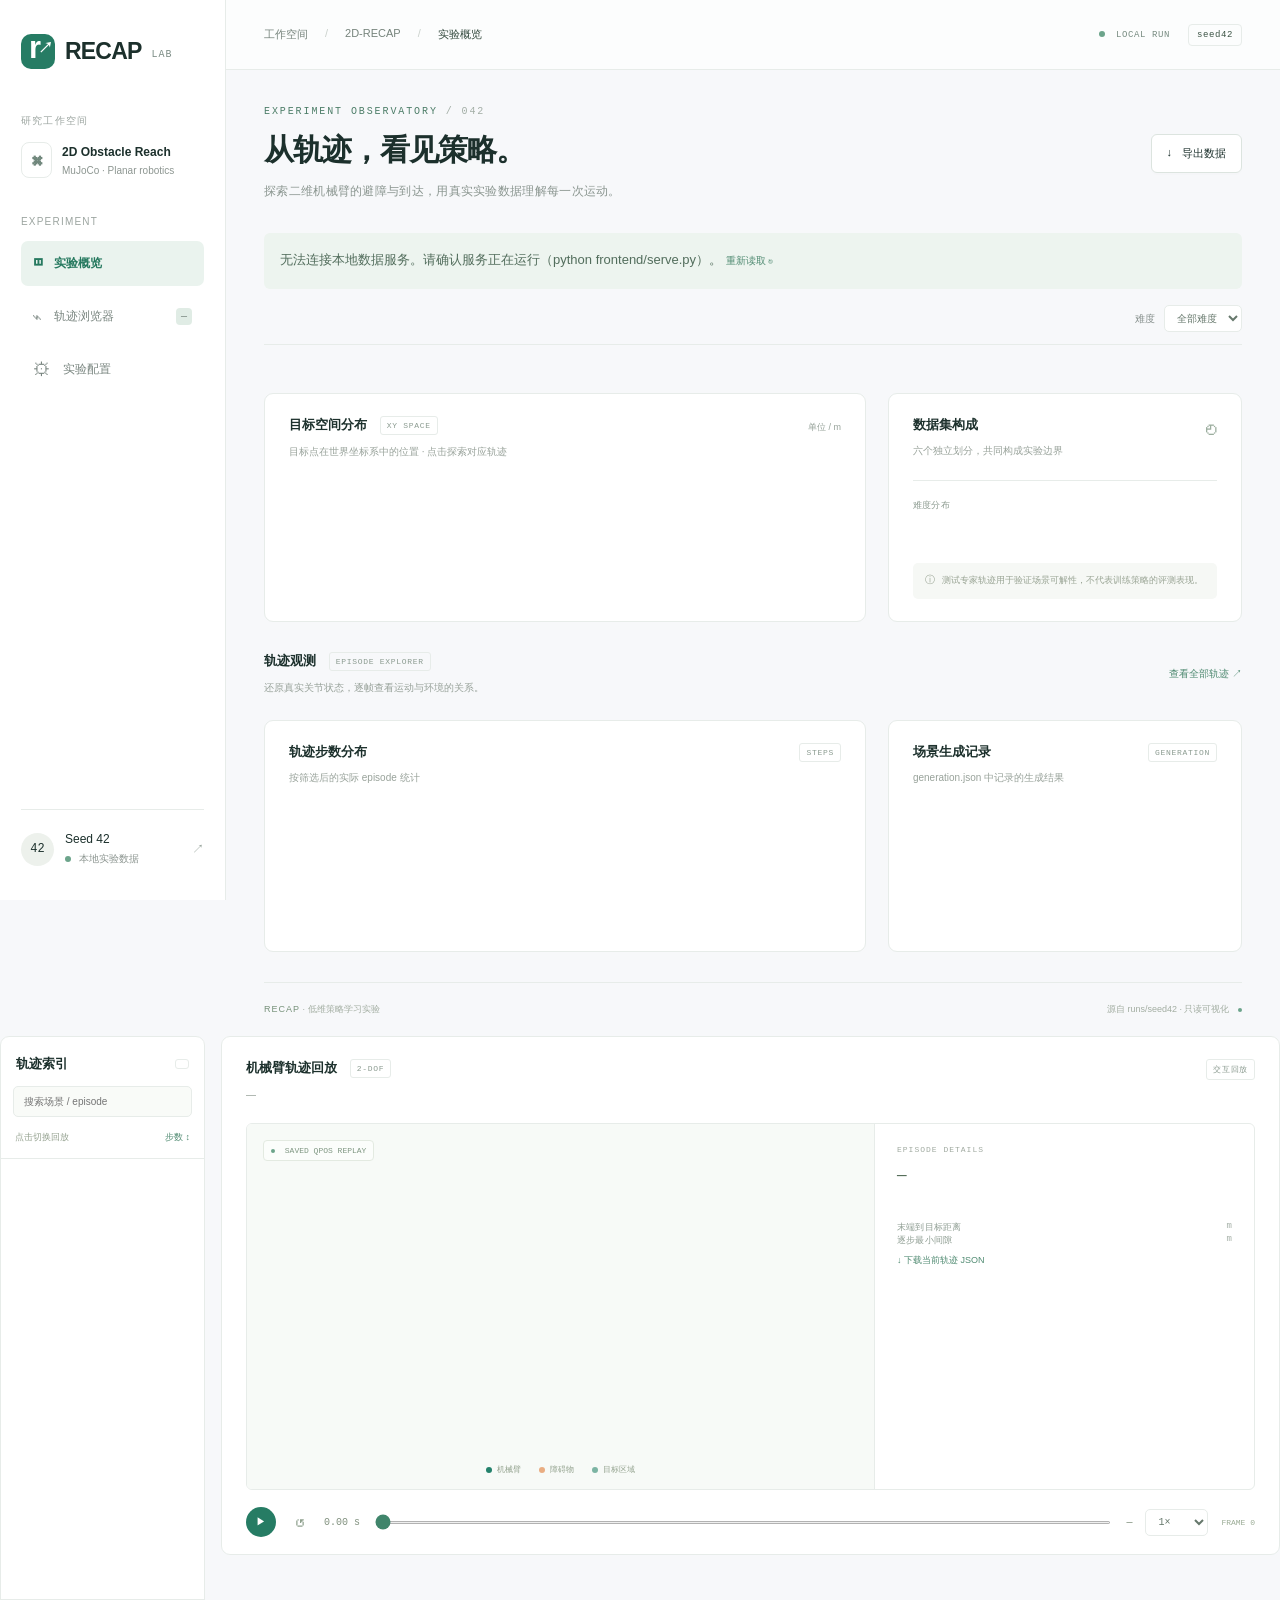
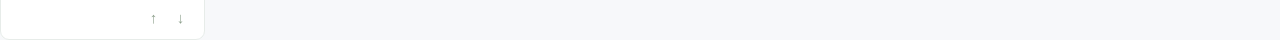
==== frontend/index.html @ a49d6c06 "recap" ====
<!doctype html>
<html lang="zh-CN">
<head><meta charset="UTF-8"><meta name="viewport" content="width=device-width, initial-scale=1"><title>RECAP · 实验观测台</title><link rel="icon" href="favicon.svg"><link rel="stylesheet" href="style.css"></head>
<body>
<aside class="sidebar">
  <a class="brand" href="#overview"><span class="brand-icon">r<span>↗</span></span>RECAP<span class="lab">LAB</span></a>
  <div class="workspace-label">研究工作空间</div><div class="workspace"><span class="workspace-icon">⌘</span><div>2D Obstacle Reach<small>MuJoCo · Planar robotics</small></div></div>
  <div class="nav-label">EXPERIMENT</div>
  <nav><a href="#overview" data-page="overview" class="active"><span>◫</span>实验概览</a><a href="#episodes" data-page="episodes"><span>⌁</span>轨迹浏览器<span class="nav-count" id="nav-count">—</span></a><a href="#config" data-page="config"><span>⚙</span>实验配置</a></nav>
  <div class="sidebar-bottom"><div class="seed-icon">42</div><div>Seed 42<small><i class="dot"></i> 本地实验数据</small></div><span class="arrow">↗</span></div>
</aside>
<main>
  <header class="topbar"><div><span>工作空间</span><b>/</b>2D-RECAP<b>/</b><strong id="breadcrumb">实验概览</strong></div><span class="local-label"><i class="dot"></i> LOCAL RUN <span>seed42</span></span></header>
  <div class="content">
    <div class="page-heading"><div><div class="eyebrow">EXPERIMENT OBSERVATORY <span> / 042</span></div><h1 id="page-title">从轨迹，看见策略。</h1><p id="page-subtitle">探索二维机械臂的避障与到达，用真实实验数据理解每一次运动。</p></div><button class="button" id="export">↓ <span>导出数据</span></button></div>
    <div id="status" role="status">正在读取 runs/seed42…</div>
    <div class="filterbar"><div class="tabs" id="split-tabs"></div><div class="filter-right"><span class="muted">难度</span><select id="difficulty" aria-label="难度筛选"><option value="all">全部难度</option><option value="easy">Easy</option><option value="medium">Medium</option><option value="hard">Hard</option></select></div></div>
    <section id="overview" class="page active">
      <div class="stats" id="stats"></div>
      <div class="analysis-grid"><article class="card scatter-card"><div class="card-head"><div><h2>目标空间分布 <span class="tag">XY SPACE</span></h2><p>目标点在世界坐标系中的位置 · 点击探索对应轨迹</p></div><span class="unit">单位 / m</span></div><div id="scatter"></div><div class="legend" id="scatter-legend"></div></article>
      <article class="card breakdown"><div class="card-head"><div><h2>数据集构成</h2><p>六个独立划分，共同构成实验边界</p></div><span class="tiny-icon">◴</span></div><div id="split-bars"></div><div class="difficulty-summary"><div class="small-heading">难度分布 <span id="difficulty-total"></span></div><div id="difficulty-bar"></div><div id="difficulty-legend" class="legend"></div></div><div class="note"><span>ⓘ</span><p>测试专家轨迹用于验证场景可解性，不代表训练策略的评测表现。</p></div></article></div>
      <div class="section-title"><div><h2>轨迹观测 <span class="tag">EPISODE EXPLORER</span></h2><p>还原真实关节状态，逐帧查看运动与环境的关系。</p></div><button class="text-button" id="open-browser">查看全部轨迹 ↗</button></div>
      <div id="overview-player-slot"></div>
      <div class="analysis-grid lower"><article class="card"><div class="card-head"><div><h2>轨迹步数分布</h2><p>按筛选后的实际 episode 统计</p></div><span class="tag">STEPS</span></div><div id="histogram"></div></article><article class="card"><div class="card-head"><div><h2>场景生成记录</h2><p>generation.json 中记录的生成结果</p></div><span class="tag">GENERATION</span></div><div id="generation"></div></article></div>
    </section>
    <section id="episodes" class="page"><div id="browser-player-slot"></div></section>
    <section id="config" class="page"><div class="notice">配置值来自 config.json；训练参数仅表示实验设定，不表示已完成训练。</div><div id="config-grid"></div></section>
    <footer><span><b>RECAP</b> · 低维策略学习实验</span><span>源自 runs/seed42 · 只读可视化 <i class="dot"></i></span></footer>
  </div>
</main>
<div id="trajectory-workspace" class="trajectory-workspace">
<aside class="episode-nav card" aria-label="轨迹导航">
  <div class="episode-nav-heading"><h2>轨迹索引</h2><span id="episode-count" class="tag"></span></div>
  <input id="search" type="search" placeholder="搜索场景 / episode" aria-label="搜索轨迹">
  <div class="episode-nav-toolbar"><span>点击切换回放</span><button id="sort-steps" class="text-button">步数 ↕</button></div>
  <div id="episode-list" class="episode-list" aria-label="轨迹列表"></div>
  <div class="episode-nav-footer"><span id="episode-position"></span><div><button id="prev-episode" class="icon-button" aria-label="上一条轨迹">↑</button><button id="next-episode" class="icon-button" aria-label="下一条轨迹">↓</button></div></div>
</aside>
<div class="replay-area"><div id="replay-empty" class="card empty" hidden>当前筛选暂无轨迹，请调整筛选条件。</div>
<section id="player" class="card player"><div class="card-head"><div><h2>机械臂轨迹回放 <span class="tag">2-DOF</span></h2><p id="selected-label">—</p></div><span class="tag">交互回放</span></div><div class="player-grid"><div class="stage-wrap"><svg id="arm-stage" viewBox="0 0 600 450" role="img" aria-label="二维机械臂轨迹"></svg><div class="stage-badge"><i class="dot"></i> SAVED QPOS REPLAY</div><div class="stage-legend"><span><i style="background:#23816b"></i>机械臂</span><span><i style="background:#e9ad82"></i>障碍物</span><span><i style="background:#7cb4a3"></i>目标区域</span></div></div><div class="episode-detail"><div class="detail-heading">EPISODE DETAILS <span id="outcome"></span></div><h3 id="episode-name">—</h3><dl id="episode-metrics"></dl><div class="small-heading">末端到目标距离 <span>m</span></div><div id="distance-chart"></div><div class="small-heading">逐步最小间隙 <span>m</span></div><div id="clearance-chart"></div><button class="text-button" id="download-episode">↓ 下载当前轨迹 JSON</button></div></div><div class="playback"><button id="play" class="play-button" aria-label="播放轨迹">▶</button><button id="restart" class="icon-button" aria-label="重置到初始帧">↺</button><span id="time">0.00 s</span><input id="scrubber" type="range" min="0" max="1" value="0" aria-label="轨迹时间轴"><span id="duration">—</span><select id="speed" aria-label="播放速度"><option value="0.5">0.5×</option><option value="1" selected>1×</option><option value="2">2×</option></select><span class="frame-label" id="frame">FRAME 0</span></div></section>
</div></div>
<script src="app.js"></script>
</body></html>
---- frontend/style.css ----
[hidden]{display:none!important}
:root{--bg:#f7f8fa;--paper:#fff;--ink:#1c302c;--muted:#87908d;--line:#e7ece9;--green:#267c64;--light:#edf5f1;--mono:Consolas,'Courier New',monospace}*{box-sizing:border-box}body{margin:0;background:var(--bg);color:var(--ink);font-family:Inter,'Segoe UI','Microsoft YaHei',sans-serif;font-size:13px}button,input,select{font:inherit}button,a,input,select{-webkit-tap-highlight-color:transparent}button,select{cursor:pointer}button:focus-visible,a:focus-visible,input:focus-visible,select:focus-visible{outline:3px solid #88bba9;outline-offset:3px}button{color:inherit}a{color:inherit;text-decoration:none}.sidebar{position:fixed;inset:0 auto 0 0;width:226px;background:#fff;border-right:1px solid var(--line);padding:34px 21px;display:flex;flex-direction:column;z-index:5}.brand{display:flex;align-items:center;gap:10px;font-size:23px;font-weight:750;letter-spacing:-.8px}.brand-icon{width:34px;height:35px;background:var(--green);color:white;border-radius:10px;font-size:31px;line-height:28px;padding-left:8px;position:relative}.brand-icon span{position:absolute;font-size:15px;right:3px;top:0}.lab{font:10px var(--mono);letter-spacing:1px;color:#7d8d86;margin-top:6px}.workspace-label,.nav-label{font-size:10px;color:#9ca5a0;letter-spacing:1.2px;margin-top:45px;margin-bottom:14px}.workspace{display:flex;gap:10px;align-items:center;font-weight:600;font-size:12px}.workspace-icon{border:1px solid var(--line);border-radius:8px;font-size:21px;padding:5px 9px;color:#70877c}small{display:block;font-size:10px;font-weight:400;color:#8d9691;margin-top:6px}.nav-label{margin-top:38px}nav{display:grid;gap:8px}nav a{padding:12px;border-radius:7px;color:#7a8680;display:flex;align-items:center;gap:12px;font-size:12px}nav a>span:first-child{font-size:18px}nav a.active{background:#eaf3ee;color:#26795f;font-weight:650}.nav-count{margin-left:auto;background:#e0ece5;font:10px var(--mono);padding:3px 5px;border-radius:4px}.sidebar-bottom{margin-top:auto;display:flex;gap:11px;align-items:center;border-top:1px solid var(--line);padding-top:22px;font-size:12px}.seed-icon{width:33px;height:33px;border-radius:50%;background:#edf1ec;display:grid;place-items:center;font-family:var(--mono);font-size:12px}.dot{display:inline-block;width:6px;height:6px;border-radius:50%;background:#6ca48b;margin-right:5px}.arrow{margin-left:auto;color:#9aa69e}main{margin-left:226px}.topbar{height:70px;border-bottom:1px solid var(--line);padding:0 38px;display:flex;align-items:center;justify-content:space-between;background:#ffffffb3;font-size:11px}.topbar>div{display:flex;gap:17px;color:#75837b}.topbar b{color:#cad1cc;font-weight:400}.topbar strong{font-weight:500;color:#344a3e}.local-label{font:9px var(--mono);color:#778b80;letter-spacing:.6px}.local-label>span{margin-left:12px;color:#3b5344;border:1px solid var(--line);padding:5px 8px;border-radius:4px}.content{max-width:1600px;margin:auto;padding:36px 38px 20px}.page-heading{display:flex;justify-content:space-between;align-items:center;margin-bottom:32px}.eyebrow{font:10px var(--mono);letter-spacing:1.9px;color:#4c7d67}.eyebrow span{color:#a3aea6}h1{font-size:30px;letter-spacing:-1px;font-weight:600;margin:13px 0 10px}.page-heading p{color:#8b9690;font-size:12px;margin:0;letter-spacing:.3px}.button{background:#fff;border:1px solid #dce4df;border-radius:6px;padding:10px 14px;box-shadow:0 2px 2px #24362a03;font-size:11px}.button:hover{background:var(--light)}.page-heading .button{padding:11px 15px;display:flex;gap:10px}.filterbar{display:flex;justify-content:space-between;align-items:center;border-bottom:1px solid var(--line);margin-bottom:24px;gap:10px}.tabs{display:flex;gap:20px;overflow:auto}.tabs button{white-space:nowrap;background:none;border:0;padding:0 0 14px;font-size:11px;color:#859089;position:relative}.tabs button.active{color:#26795f;font-weight:600}.tabs button.active:after{content:'';position:absolute;bottom:0;left:0;right:0;height:2px;background:#26795f}.tabs button span{font:9px var(--mono);margin-left:6px;color:#9ba59e}.filter-right{display:flex;gap:9px;align-items:center;padding-bottom:12px;white-space:nowrap}.muted{color:var(--muted);font-size:10px}select{background:#fff;border:1px solid var(--line);border-radius:5px;padding:6px 8px;color:#66786c;font-size:10px}.page{display:none}.page.active{display:block}#status{padding:16px;background:#edf4ef;border-radius:6px;margin-bottom:16px;color:#526d5c}#status:empty{display:none}.stats{display:grid;grid-template-columns:repeat(4,1fr);gap:16px;margin-bottom:24px}.stat{background:#fff;border:1px solid var(--line);border-radius:9px;padding:20px 22px;position:relative;overflow:hidden}.stat-label{color:#78877d;font-size:11px}.stat-icon{position:absolute;right:18px;top:15px;color:#9caf9f;font-size:19px}.stat-value{font:32px var(--mono);letter-spacing:-1.4px;margin:13px 0 10px}.stat-value small{display:inline;font-size:13px;margin-left:5px;color:#93a297;letter-spacing:0}.stat-foot{font-size:10px;color:#98a39a}.stat:first-child{background:#eef5f0;border-color:#dae7de}.stat:first-child .stat-value{color:#26795f}.analysis-grid{display:grid;grid-template-columns:minmax(0,1.7fr) minmax(300px,1fr);gap:22px}.card{background:#fff;border:1px solid var(--line);border-radius:9px;overflow:hidden}.card-head{display:flex;justify-content:space-between;align-items:flex-start;padding:22px 24px 0;gap:12px}h2{font-size:13px;font-weight:600;margin:0}h2 .tag{margin-left:9px}p{line-height:1.7}.card-head p{font-size:10px;color:#98a29a;margin:8px 0 0}.tag{display:inline-block;font:8px var(--mono);letter-spacing:.7px;color:#8b9b90;padding:4px 6px;border:1px solid var(--line);border-radius:3px;vertical-align:middle}.unit{font-size:9px;color:#96a299;padding-top:5px}.tiny-icon{font-size:21px;color:#9cae9f}#scatter{padding:5px 17px 0;max-height:310px}#scatter svg{width:100%;height:280px;display:block}.axis-text{font:9px var(--mono);fill:#99a79d}.legend{display:flex;align-items:center;gap:15px;flex-wrap:wrap;font-size:9px;color:#87978a}.legend span{display:flex;align-items:center;gap:5px}.legend i,.stage-legend i{display:inline-block;width:6px;height:6px;border-radius:50%}#scatter-legend{padding:4px 25px 21px;justify-content:center}.split-row{display:grid;grid-template-columns:112px 1fr 28px;gap:12px;align-items:center;margin:16px 0;font-size:10px;color:#6d8071}.split-row strong{font:10px var(--mono);text-align:right;color:#6e8373}.bar-track{height:6px;background:#f0f3ef;border-radius:3px;overflow:hidden}.bar-track div{height:100%;border-radius:3px}#split-bars{padding:4px 24px}.difficulty-summary{margin:13px 24px 0;border-top:1px solid var(--line);padding-top:18px}.small-heading{display:flex;justify-content:space-between;font-size:9px;color:#8d9c91;letter-spacing:.2px}.small-heading>span{font:9px var(--mono);color:#a4afa6}#difficulty-bar{display:flex;height:7px;gap:3px;margin:12px 0}.difficulty-summary .legend{gap:11px;font-size:8px}.note{margin:20px 24px 22px;background:#f6f8f5;padding:10px 12px;display:flex;gap:7px;border-radius:5px;font-size:10px;color:#98a393}.note p{margin:0;font-size:9px;line-height:1.7}.section-title{display:flex;align-items:center;justify-content:space-between;margin:30px 0 16px}.section-title p{font-size:10px;color:#98a29a;margin:8px 0 0}.text-button{border:0;background:none;color:#4f8a71;font-size:10px;padding:5px 0;white-space:nowrap}.text-button:hover{color:#145d46;text-decoration:underline}.player-grid{display:grid;grid-template-columns:minmax(0,1.65fr) minmax(270px,1fr);margin:20px 24px 0;border:1px solid var(--line);border-radius:6px;overflow:hidden}.stage-wrap{position:relative;background:#f7faf7;min-height:365px;display:flex;align-items:center;justify-content:center}.stage-wrap svg{width:100%;height:365px;display:block}.stage-wrap [hidden]{display:none!important}.stage-badge{position:absolute;top:16px;left:16px;background:#fff9;border:1px solid #e3eae1;padding:5px 7px;font:8px var(--mono);color:#7e9681;border-radius:4px}.stage-badge .dot{height:4px;width:4px}.stage-legend{position:absolute;bottom:14px;left:0;right:0;display:flex;justify-content:center;gap:18px;font-size:8px;color:#93a28e}.stage-legend span{display:flex;gap:5px;align-items:center}.episode-detail{border-left:1px solid var(--line);padding:21px 22px 12px}.detail-heading{font:8px var(--mono);letter-spacing:1px;color:#a0aaa0;display:flex;align-items:center;justify-content:space-between}.badge{font:9px var(--mono);color:#418567;background:#edf6ee;border-radius:3px;padding:4px 6px;letter-spacing:0}.badge.fail{color:#b07b59;background:#fbf2ea}h3{font:16px var(--mono);font-weight:400;color:#536b57;margin:13px 0 17px}dl{display:grid;grid-template-columns:1fr 1fr;gap:13px;margin:0 0 19px}dl>div{display:flex;justify-content:space-between;gap:5px}dt{color:#a0aa9f;font-size:9px}dd{font:10px var(--mono);margin:0;color:#64785e}.episode-detail svg{width:100%;height:49px;display:block;margin:5px 0 12px}.episode-detail .text-button{font-size:9px;margin-top:2px}.playback{display:flex;gap:13px;align-items:center;padding:17px 24px;color:#81917f;font:10px var(--mono)}.play-button{border:0;background:#267c64;color:white;width:30px;height:30px;border-radius:50%;font-size:10px}.icon-button{background:none;border:0;font-size:20px;color:#8fa18e}.playback input{flex:1;min-width:30px;accent-color:#40856b;height:3px}.frame-label{font-size:8px;color:#9aab95;white-space:nowrap}.lower{margin-top:24px}.lower .card{min-height:232px}#histogram{padding:10px 18px 0}#histogram svg{width:100%;height:155px;display:block}#generation{display:flex;justify-content:space-around;padding:31px 14px 20px;text-align:center}.generation-value{font:28px var(--mono);color:#68876d}.generation-label{font-size:10px;color:#879b88;margin-top:12px}.generation-detail{font:8px var(--mono);color:#abb6a6;margin-top:7px}footer{display:flex;justify-content:space-between;font-size:9px;color:#a2ada1;margin-top:30px;padding-top:20px;border-top:1px solid var(--line)}footer b{font-weight:500;letter-spacing:1px;color:#77927a}footer .dot{margin:0 0 0 6px;width:4px;height:4px}.button:disabled{opacity:.4;cursor:default}.notice{padding:17px 20px;background:#edf4ee;border:1px solid #dce7d9;border-radius:7px;font-size:11px;color:#65805d;margin-bottom:20px}#config-grid{display:grid;grid-template-columns:repeat(2,1fr);gap:20px}#config-grid .card{padding:23px}#config-grid h2{font-family:var(--mono);text-transform:uppercase;letter-spacing:1px;margin-bottom:18px}#config-grid dl{display:block;margin:0}#config-grid dl>div{padding:11px 0;border-bottom:1px solid #f0f3ec}#config-grid dt,#config-grid dd{font-size:11px;font-family:var(--mono)}.empty{padding:40px;text-align:center;color:#8c9b85}.scatter-point{cursor:pointer;transition:opacity .15s}.scatter-point:hover{stroke:#204e3b;stroke-width:2;opacity:1}
@media(min-width:1600px){.content{padding-top:44px}.stage-wrap svg{height:420px}.stage-wrap{min-height:420px}.episode-detail{padding-top:30px}.episode-detail svg{height:68px}}
@media(max-width:1180px){.sidebar{width:195px;padding:28px 16px}main{margin-left:195px}.topbar{padding:0 24px}.content{padding:28px 24px}.tabs{gap:13px}.analysis-grid{grid-template-columns:minmax(0,1.4fr) minmax(280px,1fr)}.stats{gap:10px}.stat{padding:18px 16px}.stat-value{font-size:28px}.player-grid{grid-template-columns:minmax(0,1.3fr) minmax(260px,1fr)}.episode-detail{padding:19px 15px}.split-row{grid-template-columns:99px 1fr 22px;gap:9px}.playback{gap:10px}}
@media(max-width:950px){.sidebar{width:72px;padding:27px 14px}.brand{font-size:0;gap:0}.brand-icon{font-size:31px}.brand .lab,.workspace-label,.workspace,.nav-label,.sidebar-bottom{display:none}nav{margin-top:42px}nav a{font-size:0;padding:12px;gap:0}nav a>span:first-child{font-size:21px}.nav-count{display:none}main{margin-left:72px}.analysis-grid{grid-template-columns:1fr}.breakdown #split-bars{display:grid;grid-template-columns:1fr 1fr;column-gap:25px}.note{margin-bottom:18px}.difficulty-summary{margin-top:5px}.stats{grid-template-columns:repeat(2,1fr)}.tabs{gap:15px}.tabs button{font-size:10px}.filterbar{align-items:flex-start;flex-wrap:wrap}.filterbar .tabs{width:100%}.filter-right{display:flex;margin-left:auto}.lower{grid-template-columns:1fr 1fr}.page-heading p{font-size:11px}}
@media(max-width:650px){.content{padding:25px 16px}.sidebar{width:56px;padding:25px 9px}.brand-icon{width:32px}main{margin-left:56px}.topbar{height:58px;padding:0 16px}.topbar>div{gap:9px;font-size:9px}.topbar>div>span,.local-label{display:none}.page-heading{align-items:flex-start;gap:8px;margin-bottom:25px}h1{font-size:23px;letter-spacing:-.6px}.eyebrow{font-size:8px;letter-spacing:1px}.page-heading p{max-width:250px;font-size:10px}.page-heading .button{padding:9px}.page-heading .button span{display:none}.stats{gap:10px}.stat{padding:16px 14px}.stat-value{font-size:27px}.stat-label{font-size:10px}.stat-icon{right:12px;top:12px}.stat-foot{font-size:8px}.card-head{padding:19px 17px 0}h2{font-size:12px}h2 .tag{font-size:7px;margin-left:3px}.card-head p{font-size:9px}.analysis-grid{gap:16px}.breakdown #split-bars{display:block;padding:4px 18px}.player-grid{grid-template-columns:1fr;margin:17px 13px 0}.episode-detail{border-left:0;border-top:1px solid var(--line);padding:18px}.stage-wrap{min-height:300px}.stage-wrap svg{height:300px}.player>.card-head{flex-wrap:wrap;gap:13px}.playback{padding:14px 13px;gap:8px}.frame-label{display:none}.playback select{max-width:50px;padding:5px}.playback>span{font-size:8px}.lower{grid-template-columns:1fr}.section-title{align-items:flex-start;gap:10px}.section-title .tag{display:none}.section-title p{max-width:190px}.section-title .text-button{font-size:9px}#config-grid{grid-template-columns:1fr}footer{font-size:8px;gap:10px;line-height:1.8}footer>span:last-child{max-width:120px;text-align:right}}

/* Compact episode navigation shares the same workspace as the replay. */
.trajectory-workspace{display:grid;grid-template-columns:205px minmax(0,1fr);gap:16px;align-items:start}
.replay-area{min-width:0}.player{container-type:inline-size}
.episode-nav{display:flex;flex-direction:column;position:sticky;top:18px;max-height:640px}
.episode-nav-heading{display:flex;align-items:center;justify-content:space-between;padding:18px 15px 13px}
.episode-nav input{width:calc(100% - 24px);min-width:0;margin:0 12px;border:1px solid var(--line);border-radius:5px;padding:9px 10px;font-size:10px;background:#f9fbf8}
.episode-nav-toolbar{display:flex;align-items:center;justify-content:space-between;padding:9px 14px;color:#94a18f;font-size:9px;border-bottom:1px solid var(--line)}
.episode-nav-toolbar .text-button{font-size:9px}
.episode-list{height:440px;overflow-y:auto;overscroll-behavior:contain;scrollbar-width:thin;scrollbar-color:#ccdace transparent;padding:6px}
.episode-item{display:block;text-align:left;width:100%;border:1px solid transparent;background:transparent;border-radius:5px;padding:10px 8px;margin:2px 0;color:#657c69;transition:background .12s}
.episode-item:hover{background:#f4f7f1}.episode-item.selected{background:#edf5ee;border-color:#d6e5d8;box-shadow:inset 2px 0 #398366}
.episode-item-title{display:flex;align-items:center;justify-content:space-between;gap:5px}.episode-item-title strong{font:11px var(--mono);color:#41634d;overflow:hidden;text-overflow:ellipsis;white-space:nowrap}
.episode-result{width:5px;height:5px;background:#79a88b;border-radius:50%;flex-shrink:0}.episode-result.failed{background:#c59279}
.episode-item-scene{display:block;font:9px var(--mono);color:#94a38f;margin:5px 0 8px;overflow:hidden;text-overflow:ellipsis;white-space:nowrap}
.episode-item-meta{display:flex;justify-content:space-between;gap:8px;font-size:8px;color:#8a9a82}.episode-item-meta>span:first-child{overflow:hidden;text-overflow:ellipsis;white-space:nowrap}
.episode-item-meta>span:last-child{flex-shrink:0}.episode-nav-footer{display:flex;align-items:center;justify-content:space-between;border-top:1px solid var(--line);padding:8px 14px;font:9px var(--mono);color:#8a9c83}
.episode-nav-footer>div{display:flex;gap:8px}.episode-nav-footer button{font-size:15px;padding:3px 5px}.icon-button:disabled{opacity:.3;cursor:default}.nav-empty{padding:35px 10px;color:#97a28e;font-size:10px;text-align:center;line-height:2}
@container(max-width:700px){.player-grid{grid-template-columns:minmax(0,1fr);margin:16px 16px 0}.episode-detail{border-left:0;border-top:1px solid var(--line);display:grid;grid-template-columns:1fr 1fr;column-gap:20px;padding:17px}.episode-detail .detail-heading,.episode-detail h3,.episode-detail dl,.episode-detail>.text-button{grid-column:1/-1}.episode-detail h3{margin:9px 0 12px}.episode-detail dl{grid-template-columns:repeat(3,1fr);gap:12px 18px;margin-bottom:14px}.episode-detail>.small-heading{grid-row:4}.episode-detail>#distance-chart,.episode-detail>#clearance-chart{grid-row:5}.episode-detail svg{height:45px}.episode-detail>.text-button{justify-self:start}.player .stage-wrap,.player .stage-wrap svg{min-height:0;height:330px}.playback{padding:15px 16px;gap:10px}.frame-label{display:none}}
@media(max-width:950px){.trajectory-workspace{grid-template-columns:185px minmax(0,1fr);gap:12px}.episode-nav-heading{padding:16px 12px}.episode-item{padding:10px 6px}.player .card-head{padding:18px 16px 0;flex-wrap:wrap}.player .card-head>div{min-width:0}.player .card-head p{overflow-wrap:anywhere}}
@media(max-width:650px){.trajectory-workspace{grid-template-columns:minmax(0,1fr);gap:12px}.episode-nav{position:static;max-height:245px}.episode-nav-heading{padding:12px 14px}.episode-nav-toolbar{padding:4px 14px}.episode-list{height:112px;flex-shrink:0;display:grid;grid-auto-flow:column;grid-auto-columns:175px;overflow:auto;padding:4px 8px}.episode-item{margin:0;padding:8px}.episode-nav-footer{padding:4px 14px}.episode-detail dl{grid-template-columns:1fr 1fr}.episode-detail>.small-heading{grid-row:4}.episode-detail>#distance-chart,.episode-detail>#clearance-chart{grid-row:5}.player .stage-wrap,.player .stage-wrap svg{height:300px}}
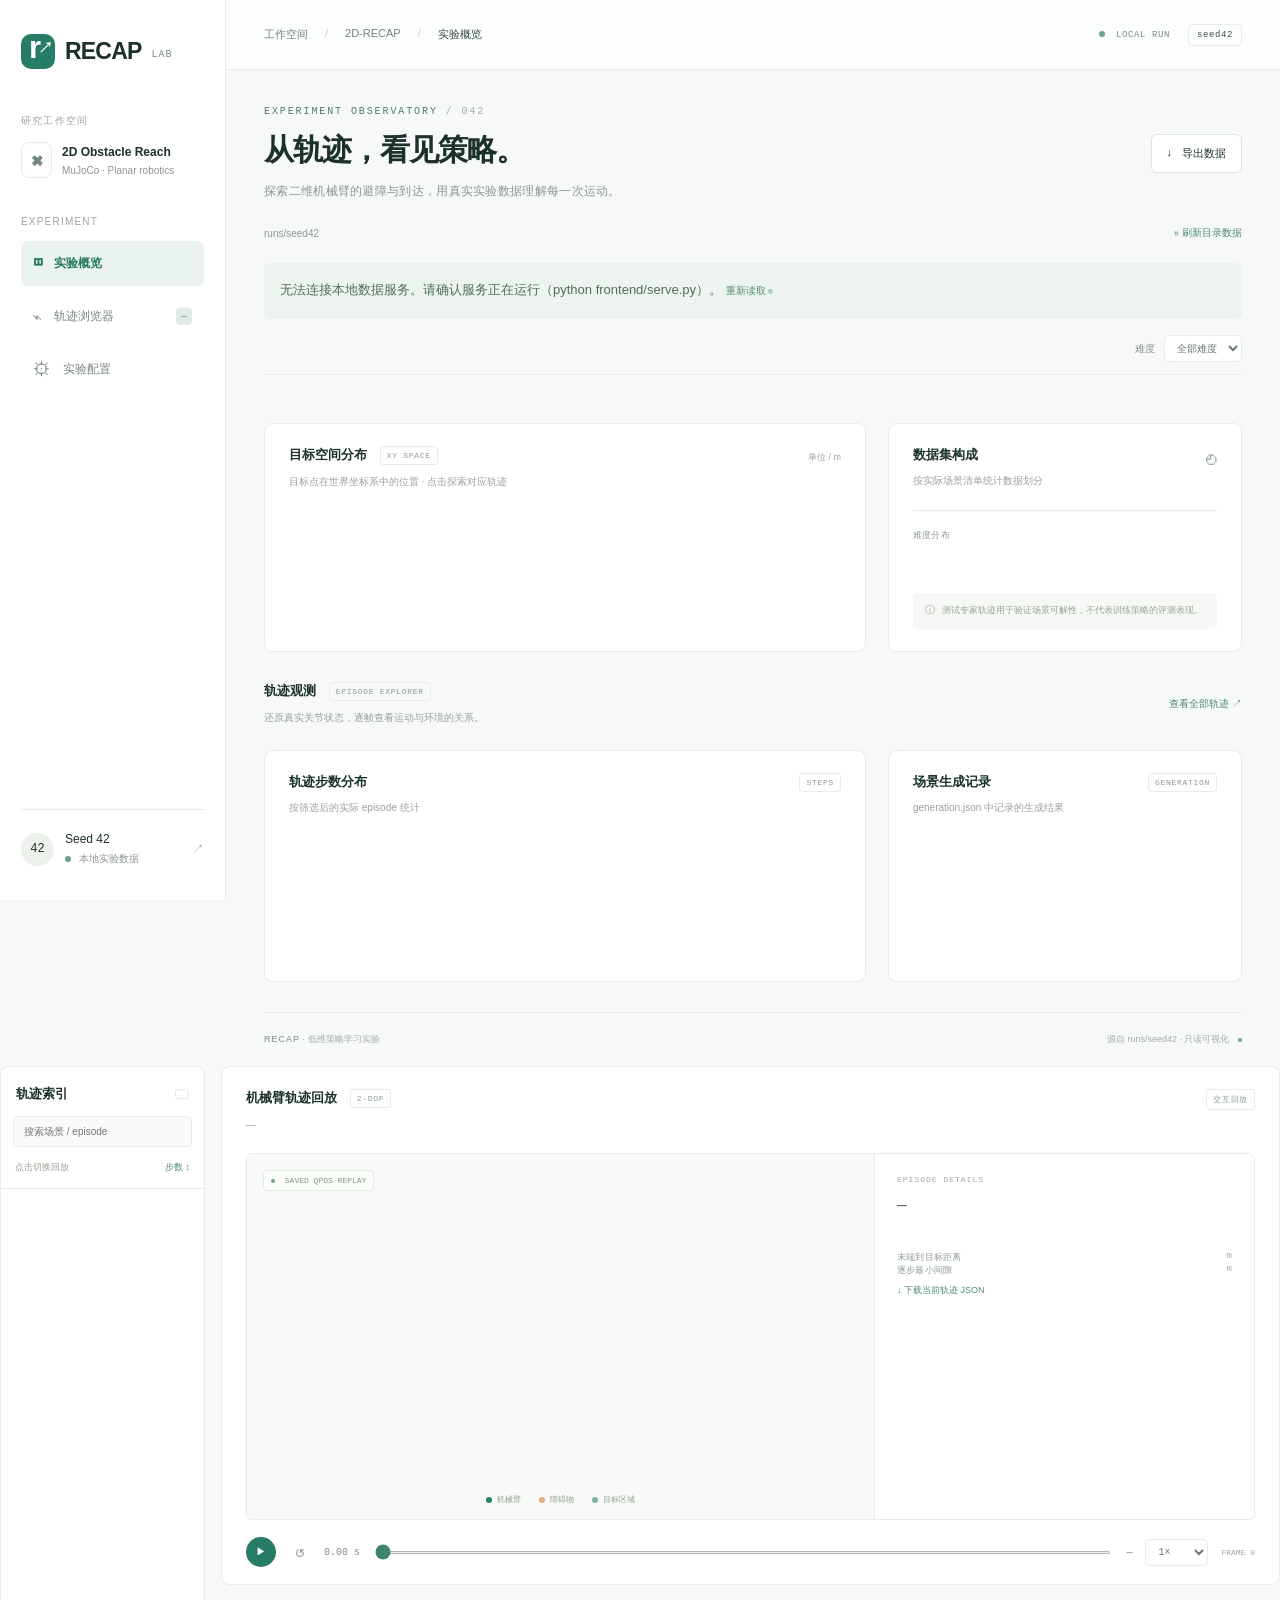
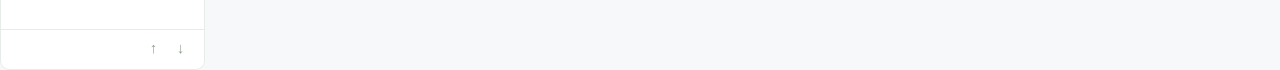
==== commit 46008bac: "recap" ====
--- a/frontend/index.html
+++ b/frontend/index.html
@@ -13,12 +13,14 @@
   <header class="topbar"><div><span>工作空间</span><b>/</b>2D-RECAP<b>/</b><strong id="breadcrumb">实验概览</strong></div><span class="local-label"><i class="dot"></i> LOCAL RUN <span>seed42</span></span></header>
   <div class="content">
     <div class="page-heading"><div><div class="eyebrow">EXPERIMENT OBSERVATORY <span> / 042</span></div><h1 id="page-title">从轨迹，看见策略。</h1><p id="page-subtitle">探索二维机械臂的避障与到达，用真实实验数据理解每一次运动。</p></div><button class="button" id="export">↓ <span>导出数据</span></button></div>
+    <div class="data-sync"><span id="data-summary">runs/seed42</span><button id="refresh-data" class="text-button">↻ 刷新目录数据</button></div>
     <div id="status" role="status">正在读取 runs/seed42…</div>
     <div class="filterbar"><div class="tabs" id="split-tabs"></div><div class="filter-right"><span class="muted">难度</span><select id="difficulty" aria-label="难度筛选"><option value="all">全部难度</option><option value="easy">Easy</option><option value="medium">Medium</option><option value="hard">Hard</option></select></div></div>
     <section id="overview" class="page active">
       <div class="stats" id="stats"></div>
       <div class="analysis-grid"><article class="card scatter-card"><div class="card-head"><div><h2>目标空间分布 <span class="tag">XY SPACE</span></h2><p>目标点在世界坐标系中的位置 · 点击探索对应轨迹</p></div><span class="unit">单位 / m</span></div><div id="scatter"></div><div class="legend" id="scatter-legend"></div></article>
-      <article class="card breakdown"><div class="card-head"><div><h2>数据集构成</h2><p>六个独立划分，共同构成实验边界</p></div><span class="tiny-icon">◴</span></div><div id="split-bars"></div><div class="difficulty-summary"><div class="small-heading">难度分布 <span id="difficulty-total"></span></div><div id="difficulty-bar"></div><div id="difficulty-legend" class="legend"></div></div><div class="note"><span>ⓘ</span><p>测试专家轨迹用于验证场景可解性，不代表训练策略的评测表现。</p></div></article></div>
+      <article class="card breakdown"><div class="card-head"><div><h2>数据集构成</h2><p id="split-description">按实际场景清单统计数据划分</p></div><span class="tiny-icon">◴</span></div><div id="split-bars"></div><div class="difficulty-summary"><div class="small-heading">难度分布 <span id="difficulty-total"></span></div><div id="difficulty-bar"></div><div id="difficulty-legend" class="legend"></div></div><div class="note"><span>ⓘ</span><p>测试专家轨迹用于验证场景可解性，不代表训练策略的评测表现。</p></div></article></div>
+      <details class="card quota-card" id="quota-card" hidden><summary><span>难度配额核对 <span class="tag">difficulty.json</span></span><span id="quota-summary"></span></summary><div id="quota-grid"></div></details>
       <div class="section-title"><div><h2>轨迹观测 <span class="tag">EPISODE EXPLORER</span></h2><p>还原真实关节状态，逐帧查看运动与环境的关系。</p></div><button class="text-button" id="open-browser">查看全部轨迹 ↗</button></div>
       <div id="overview-player-slot"></div>
       <div class="analysis-grid lower"><article class="card"><div class="card-head"><div><h2>轨迹步数分布</h2><p>按筛选后的实际 episode 统计</p></div><span class="tag">STEPS</span></div><div id="histogram"></div></article><article class="card"><div class="card-head"><div><h2>场景生成记录</h2><p>generation.json 中记录的生成结果</p></div><span class="tag">GENERATION</span></div><div id="generation"></div></article></div>
--- a/frontend/style.css
+++ b/frontend/style.css
@@ -25,3 +25,10 @@
 @container(max-width:700px){.player-grid{grid-template-columns:minmax(0,1fr);margin:16px 16px 0}.episode-detail{border-left:0;border-top:1px solid var(--line);display:grid;grid-template-columns:1fr 1fr;column-gap:20px;padding:17px}.episode-detail .detail-heading,.episode-detail h3,.episode-detail dl,.episode-detail>.text-button{grid-column:1/-1}.episode-detail h3{margin:9px 0 12px}.episode-detail dl{grid-template-columns:repeat(3,1fr);gap:12px 18px;margin-bottom:14px}.episode-detail>.small-heading{grid-row:4}.episode-detail>#distance-chart,.episode-detail>#clearance-chart{grid-row:5}.episode-detail svg{height:45px}.episode-detail>.text-button{justify-self:start}.player .stage-wrap,.player .stage-wrap svg{min-height:0;height:330px}.playback{padding:15px 16px;gap:10px}.frame-label{display:none}}
 @media(max-width:950px){.trajectory-workspace{grid-template-columns:185px minmax(0,1fr);gap:12px}.episode-nav-heading{padding:16px 12px}.episode-item{padding:10px 6px}.player .card-head{padding:18px 16px 0;flex-wrap:wrap}.player .card-head>div{min-width:0}.player .card-head p{overflow-wrap:anywhere}}
 @media(max-width:650px){.trajectory-workspace{grid-template-columns:minmax(0,1fr);gap:12px}.episode-nav{position:static;max-height:245px}.episode-nav-heading{padding:12px 14px}.episode-nav-toolbar{padding:4px 14px}.episode-list{height:112px;flex-shrink:0;display:grid;grid-auto-flow:column;grid-auto-columns:175px;overflow:auto;padding:4px 8px}.episode-item{margin:0;padding:8px}.episode-nav-footer{padding:4px 14px}.episode-detail dl{grid-template-columns:1fr 1fr}.episode-detail>.small-heading{grid-row:4}.episode-detail>#distance-chart,.episode-detail>#clearance-chart{grid-row:5}.player .stage-wrap,.player .stage-wrap svg{height:300px}}
+
+.data-sync{display:flex;justify-content:space-between;align-items:center;gap:12px;margin:-12px 0 18px;color:#899b8a;font-size:10px}.data-sync>span{overflow-wrap:anywhere}.data-sync button:disabled{opacity:.5;cursor:wait}.tabs{min-width:0;flex:1}.filter-right{flex-shrink:0}
+#generation{display:grid;grid-template-columns:repeat(3,minmax(0,1fr));gap:24px 12px;padding:25px 18px}.generation-value{font-size:24px}.generation-detail{font-size:7px;overflow-wrap:anywhere}.quota-card{margin-top:20px}.quota-card summary{display:flex;justify-content:space-between;align-items:center;gap:12px;cursor:pointer;padding:17px 22px;font-size:11px;list-style:none}.quota-card summary:before{content:'▸';color:#6c8b70}.quota-card[open] summary:before{content:'▾'}.quota-card summary>span:first-child{flex:1}#quota-summary{font-size:10px;color:#819479}#quota-grid{display:grid;grid-template-columns:repeat(4,minmax(0,1fr));gap:12px;padding:0 20px 20px}.quota-group{background:#f7faf5;border:1px solid #e9eee5;border-radius:6px;padding:13px}.quota-group h3{font:10px var(--mono);margin:0 0 12px;overflow-wrap:anywhere}.quota-row{display:flex;justify-content:space-between;font-size:10px;margin:9px 0;color:#8b9983}.quota-row i{display:inline-block;width:5px;height:5px;border-radius:50%;margin-right:6px}.quota-row strong{font:10px var(--mono);color:#b18962}.quota-row strong.quota-ok{color:#558a67}.quota-group small{font-size:8px;margin:13px 0 6px}.quota-group p{font-size:8px;color:#96a28b;margin:0}
+@media(max-width:1100px){#quota-grid{grid-template-columns:repeat(2,minmax(0,1fr))}}
+@media(max-width:650px){.data-sync{align-items:flex-start;font-size:9px}.data-sync button{font-size:9px}#generation{grid-template-columns:repeat(2,minmax(0,1fr))}.quota-card summary{padding:14px;flex-wrap:wrap}#quota-summary{font-size:9px}#quota-grid{grid-template-columns:1fr;padding:0 13px 13px}.tabs{flex:auto}}
+
+.split-row>span{overflow-wrap:anywhere;font-size:9px}
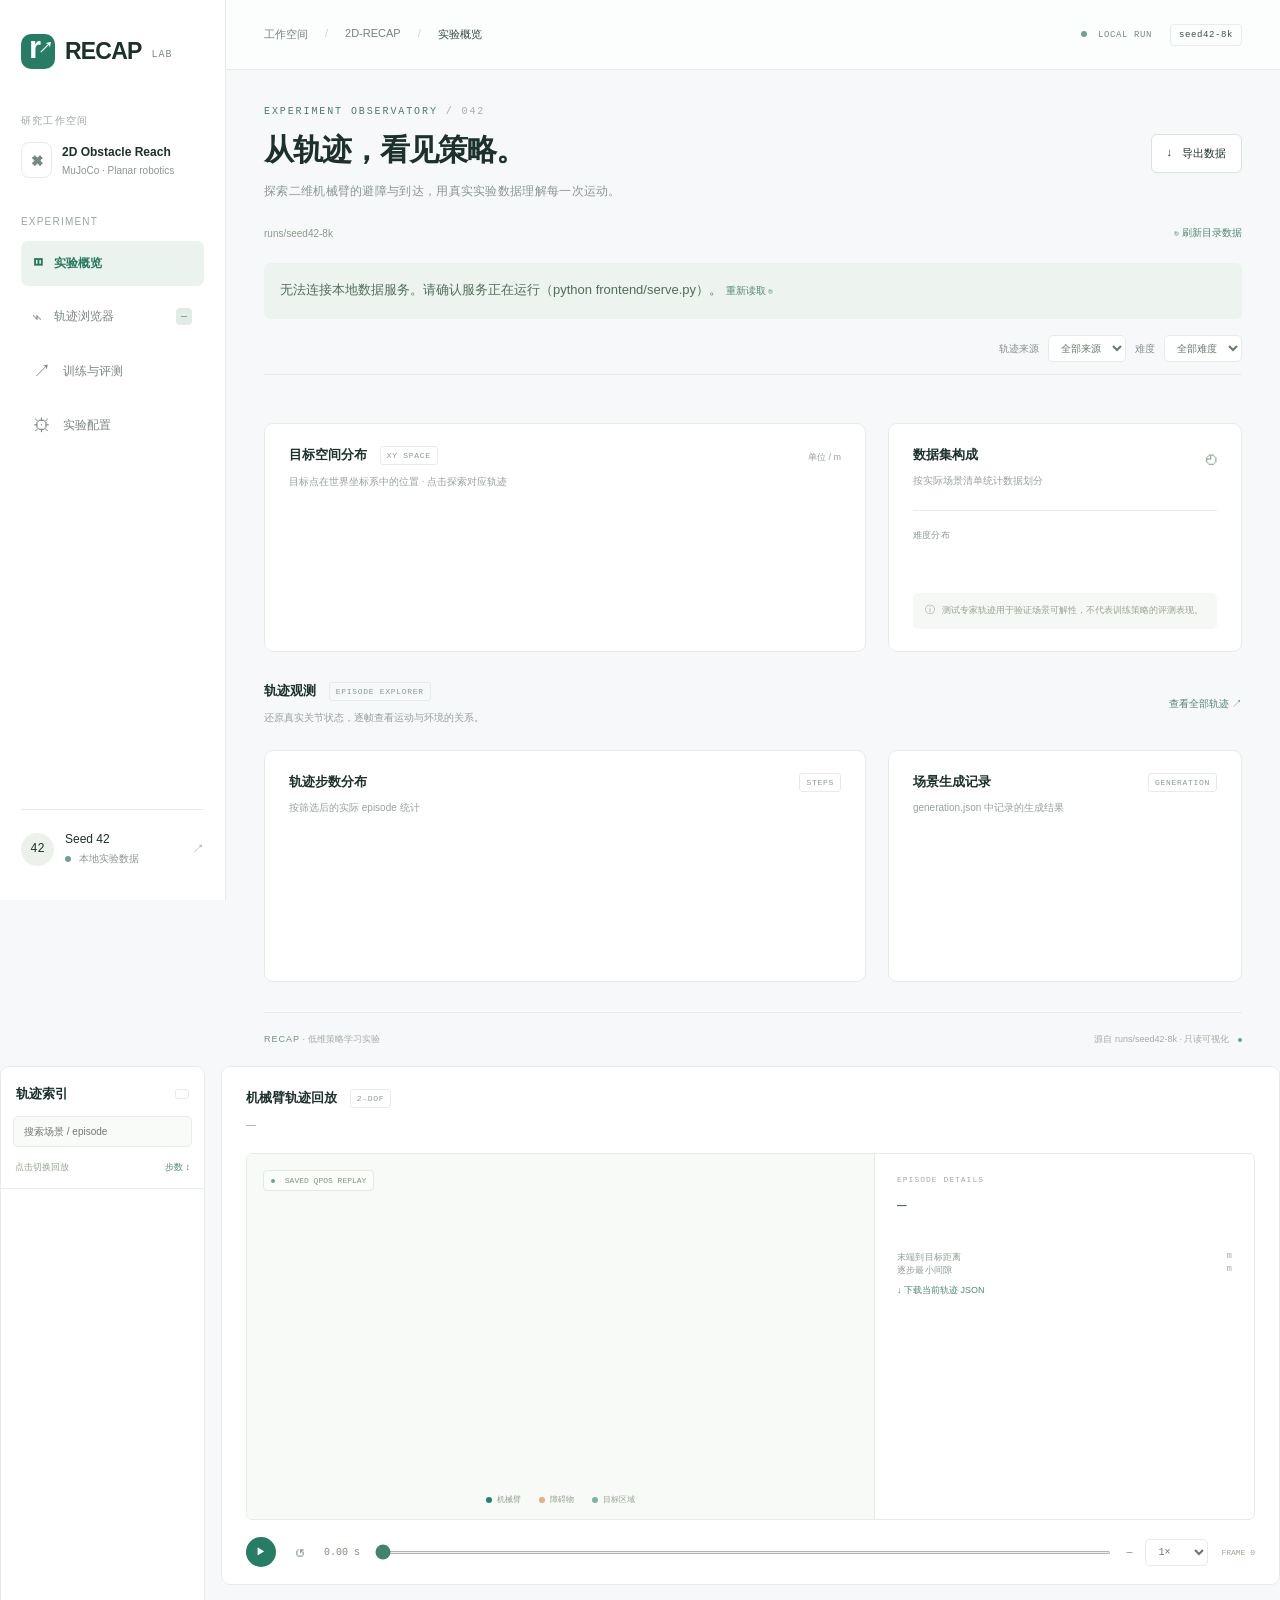
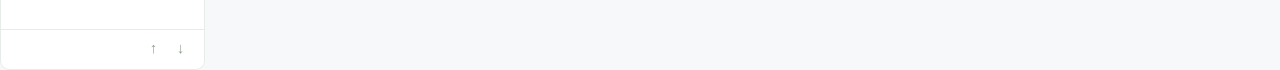
==== commit 66fce834: "recap" ====
--- a/frontend/index.html
+++ b/frontend/index.html
@@ -6,16 +6,16 @@
   <a class="brand" href="#overview"><span class="brand-icon">r<span>↗</span></span>RECAP<span class="lab">LAB</span></a>
   <div class="workspace-label">研究工作空间</div><div class="workspace"><span class="workspace-icon">⌘</span><div>2D Obstacle Reach<small>MuJoCo · Planar robotics</small></div></div>
   <div class="nav-label">EXPERIMENT</div>
-  <nav><a href="#overview" data-page="overview" class="active"><span>◫</span>实验概览</a><a href="#episodes" data-page="episodes"><span>⌁</span>轨迹浏览器<span class="nav-count" id="nav-count">—</span></a><a href="#config" data-page="config"><span>⚙</span>实验配置</a></nav>
+  <nav><a href="#overview" data-page="overview" class="active"><span>◫</span>实验概览</a><a href="#episodes" data-page="episodes"><span>⌁</span>轨迹浏览器<span class="nav-count" id="nav-count">—</span></a><a href="#training" data-page="training"><span>↗</span>训练与评测</a><a href="#config" data-page="config"><span>⚙</span>实验配置</a></nav>
   <div class="sidebar-bottom"><div class="seed-icon">42</div><div>Seed 42<small><i class="dot"></i> 本地实验数据</small></div><span class="arrow">↗</span></div>
 </aside>
 <main>
-  <header class="topbar"><div><span>工作空间</span><b>/</b>2D-RECAP<b>/</b><strong id="breadcrumb">实验概览</strong></div><span class="local-label"><i class="dot"></i> LOCAL RUN <span>seed42</span></span></header>
+  <header class="topbar"><div><span>工作空间</span><b>/</b>2D-RECAP<b>/</b><strong id="breadcrumb">实验概览</strong></div><span class="local-label"><i class="dot"></i> LOCAL RUN <span id="run-label">seed42-8k</span></span></header>
   <div class="content">
     <div class="page-heading"><div><div class="eyebrow">EXPERIMENT OBSERVATORY <span> / 042</span></div><h1 id="page-title">从轨迹，看见策略。</h1><p id="page-subtitle">探索二维机械臂的避障与到达，用真实实验数据理解每一次运动。</p></div><button class="button" id="export">↓ <span>导出数据</span></button></div>
-    <div class="data-sync"><span id="data-summary">runs/seed42</span><button id="refresh-data" class="text-button">↻ 刷新目录数据</button></div>
-    <div id="status" role="status">正在读取 runs/seed42…</div>
-    <div class="filterbar"><div class="tabs" id="split-tabs"></div><div class="filter-right"><span class="muted">难度</span><select id="difficulty" aria-label="难度筛选"><option value="all">全部难度</option><option value="easy">Easy</option><option value="medium">Medium</option><option value="hard">Hard</option></select></div></div>
+    <div class="data-sync"><span id="data-summary">runs/seed42-8k</span><button id="refresh-data" class="text-button">↻ 刷新目录数据</button></div>
+    <div id="status" role="status">正在读取 runs/seed42-8k…</div>
+    <div class="filterbar"><div class="tabs" id="split-tabs"></div><div class="filter-right"><span class="muted">轨迹来源</span><select id="source" aria-label="轨迹来源筛选"><option value="all">全部来源</option></select><span class="muted">难度</span><select id="difficulty" aria-label="难度筛选"><option value="all">全部难度</option><option value="easy">Easy</option><option value="medium">Medium</option><option value="hard">Hard</option></select></div></div>
     <section id="overview" class="page active">
       <div class="stats" id="stats"></div>
       <div class="analysis-grid"><article class="card scatter-card"><div class="card-head"><div><h2>目标空间分布 <span class="tag">XY SPACE</span></h2><p>目标点在世界坐标系中的位置 · 点击探索对应轨迹</p></div><span class="unit">单位 / m</span></div><div id="scatter"></div><div class="legend" id="scatter-legend"></div></article>
@@ -26,8 +26,9 @@
       <div class="analysis-grid lower"><article class="card"><div class="card-head"><div><h2>轨迹步数分布</h2><p>按筛选后的实际 episode 统计</p></div><span class="tag">STEPS</span></div><div id="histogram"></div></article><article class="card"><div class="card-head"><div><h2>场景生成记录</h2><p>generation.json 中记录的生成结果</p></div><span class="tag">GENERATION</span></div><div id="generation"></div></article></div>
     </section>
     <section id="episodes" class="page"><div id="browser-player-slot"></div></section>
+    <section id="training" class="page"><div id="training-content"></div></section>
     <section id="config" class="page"><div class="notice">配置值来自 config.json；训练参数仅表示实验设定，不表示已完成训练。</div><div id="config-grid"></div></section>
-    <footer><span><b>RECAP</b> · 低维策略学习实验</span><span>源自 runs/seed42 · 只读可视化 <i class="dot"></i></span></footer>
+    <footer><span><b>RECAP</b> · 低维策略学习实验</span><span>源自 runs/seed42-8k · 只读可视化 <i class="dot"></i></span></footer>
   </div>
 </main>
 <div id="trajectory-workspace" class="trajectory-workspace">
@@ -39,7 +40,8 @@
   <div class="episode-nav-footer"><span id="episode-position"></span><div><button id="prev-episode" class="icon-button" aria-label="上一条轨迹">↑</button><button id="next-episode" class="icon-button" aria-label="下一条轨迹">↓</button></div></div>
 </aside>
 <div class="replay-area"><div id="replay-empty" class="card empty" hidden>当前筛选暂无轨迹，请调整筛选条件。</div>
-<section id="player" class="card player"><div class="card-head"><div><h2>机械臂轨迹回放 <span class="tag">2-DOF</span></h2><p id="selected-label">—</p></div><span class="tag">交互回放</span></div><div class="player-grid"><div class="stage-wrap"><svg id="arm-stage" viewBox="0 0 600 450" role="img" aria-label="二维机械臂轨迹"></svg><div class="stage-badge"><i class="dot"></i> SAVED QPOS REPLAY</div><div class="stage-legend"><span><i style="background:#23816b"></i>机械臂</span><span><i style="background:#e9ad82"></i>障碍物</span><span><i style="background:#7cb4a3"></i>目标区域</span></div></div><div class="episode-detail"><div class="detail-heading">EPISODE DETAILS <span id="outcome"></span></div><h3 id="episode-name">—</h3><dl id="episode-metrics"></dl><div class="small-heading">末端到目标距离 <span>m</span></div><div id="distance-chart"></div><div class="small-heading">逐步最小间隙 <span>m</span></div><div id="clearance-chart"></div><button class="text-button" id="download-episode">↓ 下载当前轨迹 JSON</button></div></div><div class="playback"><button id="play" class="play-button" aria-label="播放轨迹">▶</button><button id="restart" class="icon-button" aria-label="重置到初始帧">↺</button><span id="time">0.00 s</span><input id="scrubber" type="range" min="0" max="1" value="0" aria-label="轨迹时间轴"><span id="duration">—</span><select id="speed" aria-label="播放速度"><option value="0.5">0.5×</option><option value="1" selected>1×</option><option value="2">2×</option></select><span class="frame-label" id="frame">FRAME 0</span></div></section>
+<section id="player" class="card player"><div class="card-head"><div><h2>机械臂轨迹回放 <span class="tag">2-DOF</span></h2><p id="selected-label">—</p></div><div id="policy-switch" class="policy-switch" aria-label="同场景轨迹切换"></div></div><div class="player-grid"><div class="stage-wrap"><svg id="arm-stage" viewBox="0 0 600 450" role="img" aria-label="二维机械臂轨迹"></svg><div class="stage-badge"><i class="dot"></i> SAVED QPOS REPLAY</div><div class="stage-legend"><span><i style="background:#23816b"></i>机械臂</span><span><i style="background:#e9ad82"></i>障碍物</span><span><i style="background:#7cb4a3"></i>目标区域</span></div></div><div class="episode-detail"><div class="detail-heading">EPISODE DETAILS <span id="outcome"></span></div><h3 id="episode-name">—</h3><dl id="episode-metrics"></dl><div class="small-heading">末端到目标距离 <span>m</span></div><div id="distance-chart"></div><div class="small-heading">逐步最小间隙 <span>m</span></div><div id="clearance-chart"></div><button class="text-button" id="download-episode">↓ 下载当前轨迹 JSON</button></div></div><div class="playback"><button id="play" class="play-button" aria-label="播放轨迹">▶</button><button id="restart" class="icon-button" aria-label="重置到初始帧">↺</button><span id="time">0.00 s</span><input id="scrubber" type="range" min="0" max="1" value="0" aria-label="轨迹时间轴"><span id="duration">—</span><select id="speed" aria-label="播放速度"><option value="0.5">0.5×</option><option value="1" selected>1×</option><option value="2">2×</option></select><span class="frame-label" id="frame">FRAME 0</span></div></section>
 </div></div>
+<script src="research.js"></script>
 <script src="app.js"></script>
 </body></html>
--- a/frontend/style.css
+++ b/frontend/style.css
@@ -32,3 +32,7 @@
 @media(max-width:650px){.data-sync{align-items:flex-start;font-size:9px}.data-sync button{font-size:9px}#generation{grid-template-columns:repeat(2,minmax(0,1fr))}.quota-card summary{padding:14px;flex-wrap:wrap}#quota-summary{font-size:9px}#quota-grid{grid-template-columns:1fr;padding:0 13px 13px}.tabs{flex:auto}}
 
 .split-row>span{overflow-wrap:anywhere;font-size:9px}
+
+.policy-switch{display:flex;gap:4px;flex-wrap:wrap}.policy-switch button{border:1px solid var(--line);border-radius:4px;background:#fff;padding:6px 9px;font-size:9px;color:#879781}.policy-switch button.active{color:#267c64;border-color:#bcd6c6;background:#edf5ee}.training-record,.evaluation-card{margin-bottom:22px}.training-summary{display:grid;grid-template-columns:repeat(4,1fr);gap:15px;margin:24px}.training-summary>span{font-size:10px;color:#8e9d86}.training-summary strong{display:block;font:22px var(--mono);color:#4d795b;margin-top:9px}.research-charts{display:grid;grid-template-columns:1fr 1fr;gap:22px;padding:0 24px 24px}.research-charts>div{min-width:0}.research-charts h3{font-size:11px;margin:0 0 14px}.research-charts svg{width:100%;display:block}.research-charts .legend{justify-content:center;font-size:9px;gap:12px}.evaluation-scroll{overflow:auto;margin-top:20px}.evaluation-table{width:100%;border-collapse:collapse;white-space:nowrap;font-size:11px;text-align:left}.evaluation-table th{background:#f7faf5;color:#8b9c83;font-size:10px;font-weight:400;padding:13px 18px}.evaluation-table td{padding:15px 18px;border-bottom:1px solid var(--line);color:#72856a;font-family:var(--mono)}.evaluation-table td strong{color:#307a57;font-weight:500}.research-note{font-size:10px;color:#94a28c;padding:0 20px;margin:16px 0}.filter-right{flex-wrap:wrap}
+@media(max-width:1100px){.research-charts{grid-template-columns:1fr}.training-summary{grid-template-columns:repeat(2,1fr)}}
+@media(max-width:650px){.training-summary{margin:20px 17px;gap:18px}.training-summary strong{font-size:19px}.research-charts{padding:0 16px 20px;gap:25px}.filter-right{justify-content:flex-end}.evaluation-card .card-head{flex-wrap:wrap}.research-note{font-size:9px}}
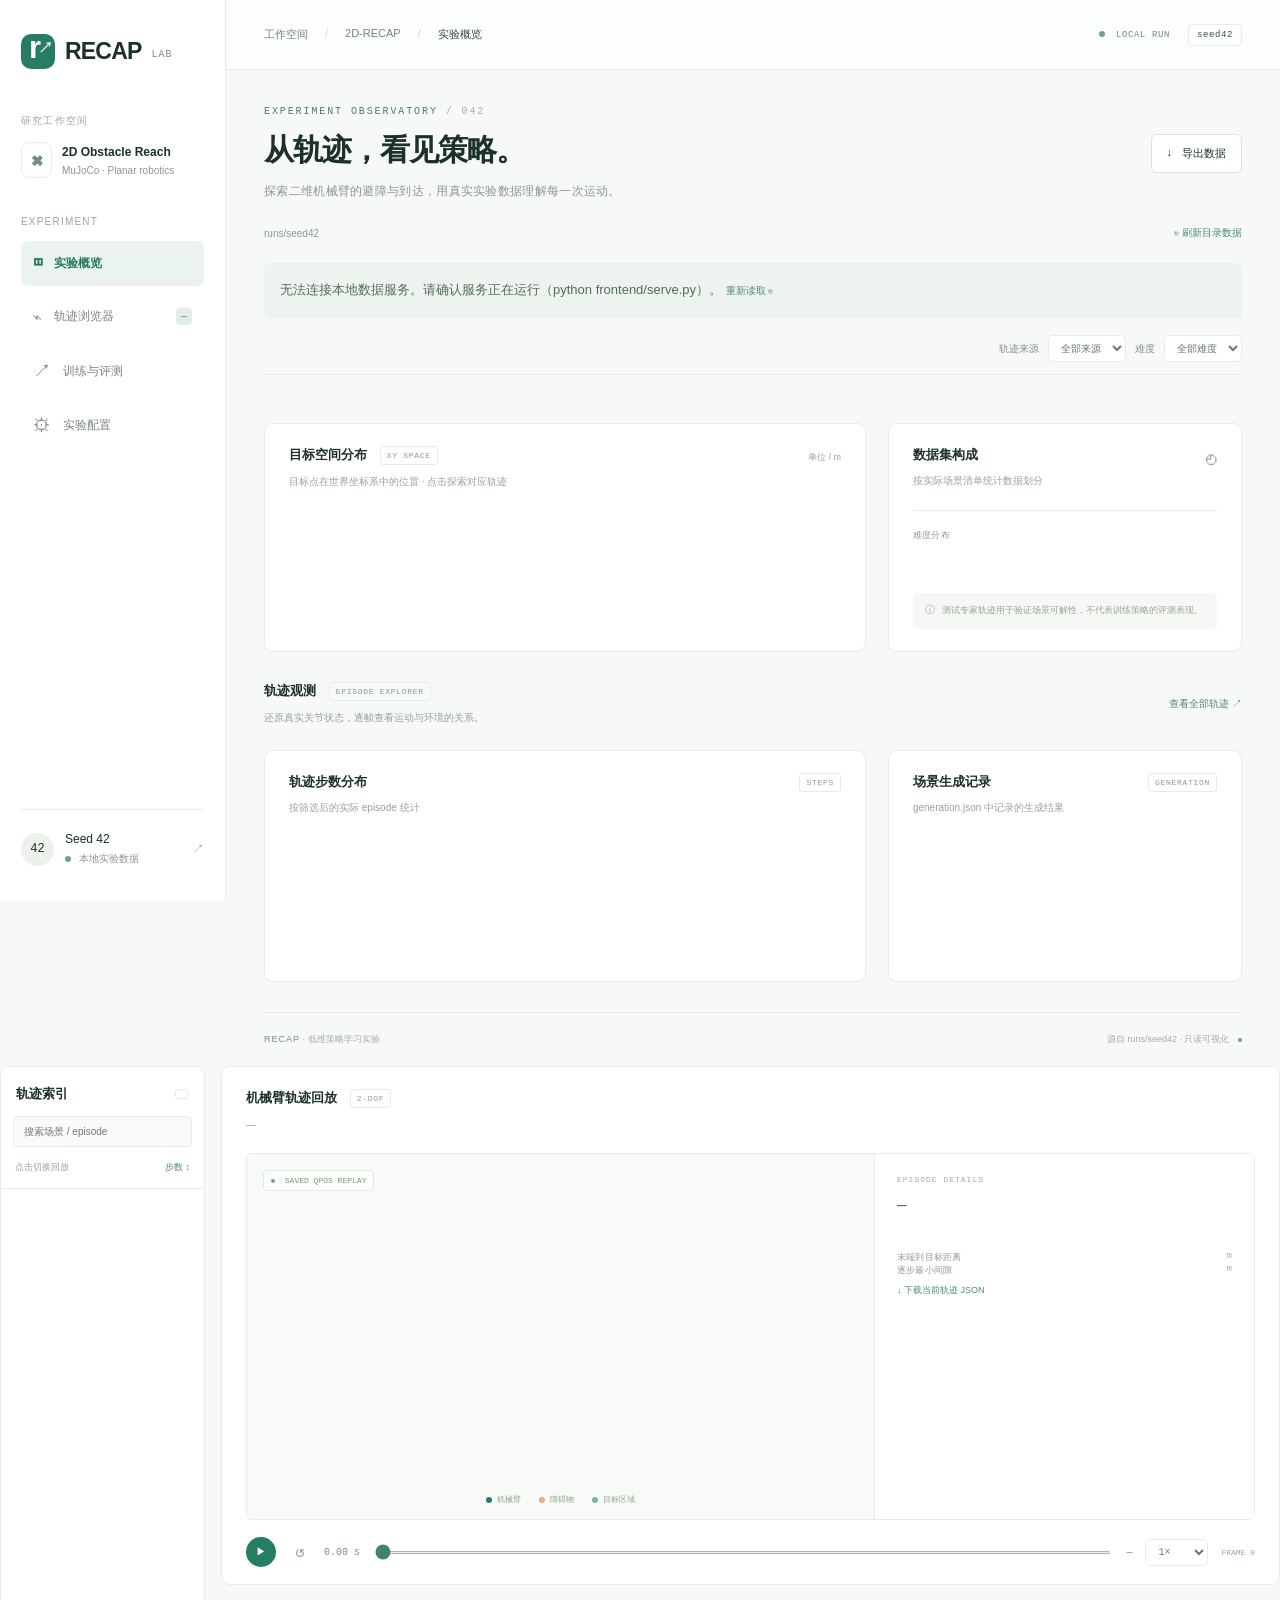
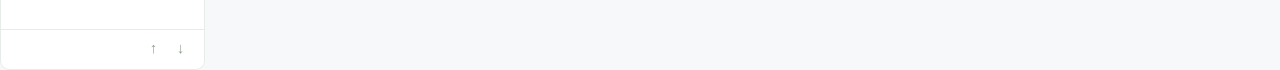
==== commit ec91db0f: "recap" ====
--- a/frontend/index.html
+++ b/frontend/index.html
@@ -10,11 +10,11 @@
   <div class="sidebar-bottom"><div class="seed-icon">42</div><div>Seed 42<small><i class="dot"></i> 本地实验数据</small></div><span class="arrow">↗</span></div>
 </aside>
 <main>
-  <header class="topbar"><div><span>工作空间</span><b>/</b>2D-RECAP<b>/</b><strong id="breadcrumb">实验概览</strong></div><span class="local-label"><i class="dot"></i> LOCAL RUN <span id="run-label">seed42-8k</span></span></header>
+  <header class="topbar"><div><span>工作空间</span><b>/</b>2D-RECAP<b>/</b><strong id="breadcrumb">实验概览</strong></div><span class="local-label"><i class="dot"></i> LOCAL RUN <span id="run-label">seed42</span></span></header>
   <div class="content">
     <div class="page-heading"><div><div class="eyebrow">EXPERIMENT OBSERVATORY <span> / 042</span></div><h1 id="page-title">从轨迹，看见策略。</h1><p id="page-subtitle">探索二维机械臂的避障与到达，用真实实验数据理解每一次运动。</p></div><button class="button" id="export">↓ <span>导出数据</span></button></div>
-    <div class="data-sync"><span id="data-summary">runs/seed42-8k</span><button id="refresh-data" class="text-button">↻ 刷新目录数据</button></div>
-    <div id="status" role="status">正在读取 runs/seed42-8k…</div>
+    <div class="data-sync"><span id="data-summary">runs/seed42</span><button id="refresh-data" class="text-button">↻ 刷新目录数据</button></div>
+    <div id="status" role="status">正在读取 runs/seed42…</div>
     <div class="filterbar"><div class="tabs" id="split-tabs"></div><div class="filter-right"><span class="muted">轨迹来源</span><select id="source" aria-label="轨迹来源筛选"><option value="all">全部来源</option></select><span class="muted">难度</span><select id="difficulty" aria-label="难度筛选"><option value="all">全部难度</option><option value="easy">Easy</option><option value="medium">Medium</option><option value="hard">Hard</option></select></div></div>
     <section id="overview" class="page active">
       <div class="stats" id="stats"></div>
@@ -28,7 +28,7 @@
     <section id="episodes" class="page"><div id="browser-player-slot"></div></section>
     <section id="training" class="page"><div id="training-content"></div></section>
     <section id="config" class="page"><div class="notice">配置值来自 config.json；训练参数仅表示实验设定，不表示已完成训练。</div><div id="config-grid"></div></section>
-    <footer><span><b>RECAP</b> · 低维策略学习实验</span><span>源自 runs/seed42-8k · 只读可视化 <i class="dot"></i></span></footer>
+    <footer><span><b>RECAP</b> · 低维策略学习实验</span><span>源自 runs/seed42 · 只读可视化 <i class="dot"></i></span></footer>
   </div>
 </main>
 <div id="trajectory-workspace" class="trajectory-workspace">
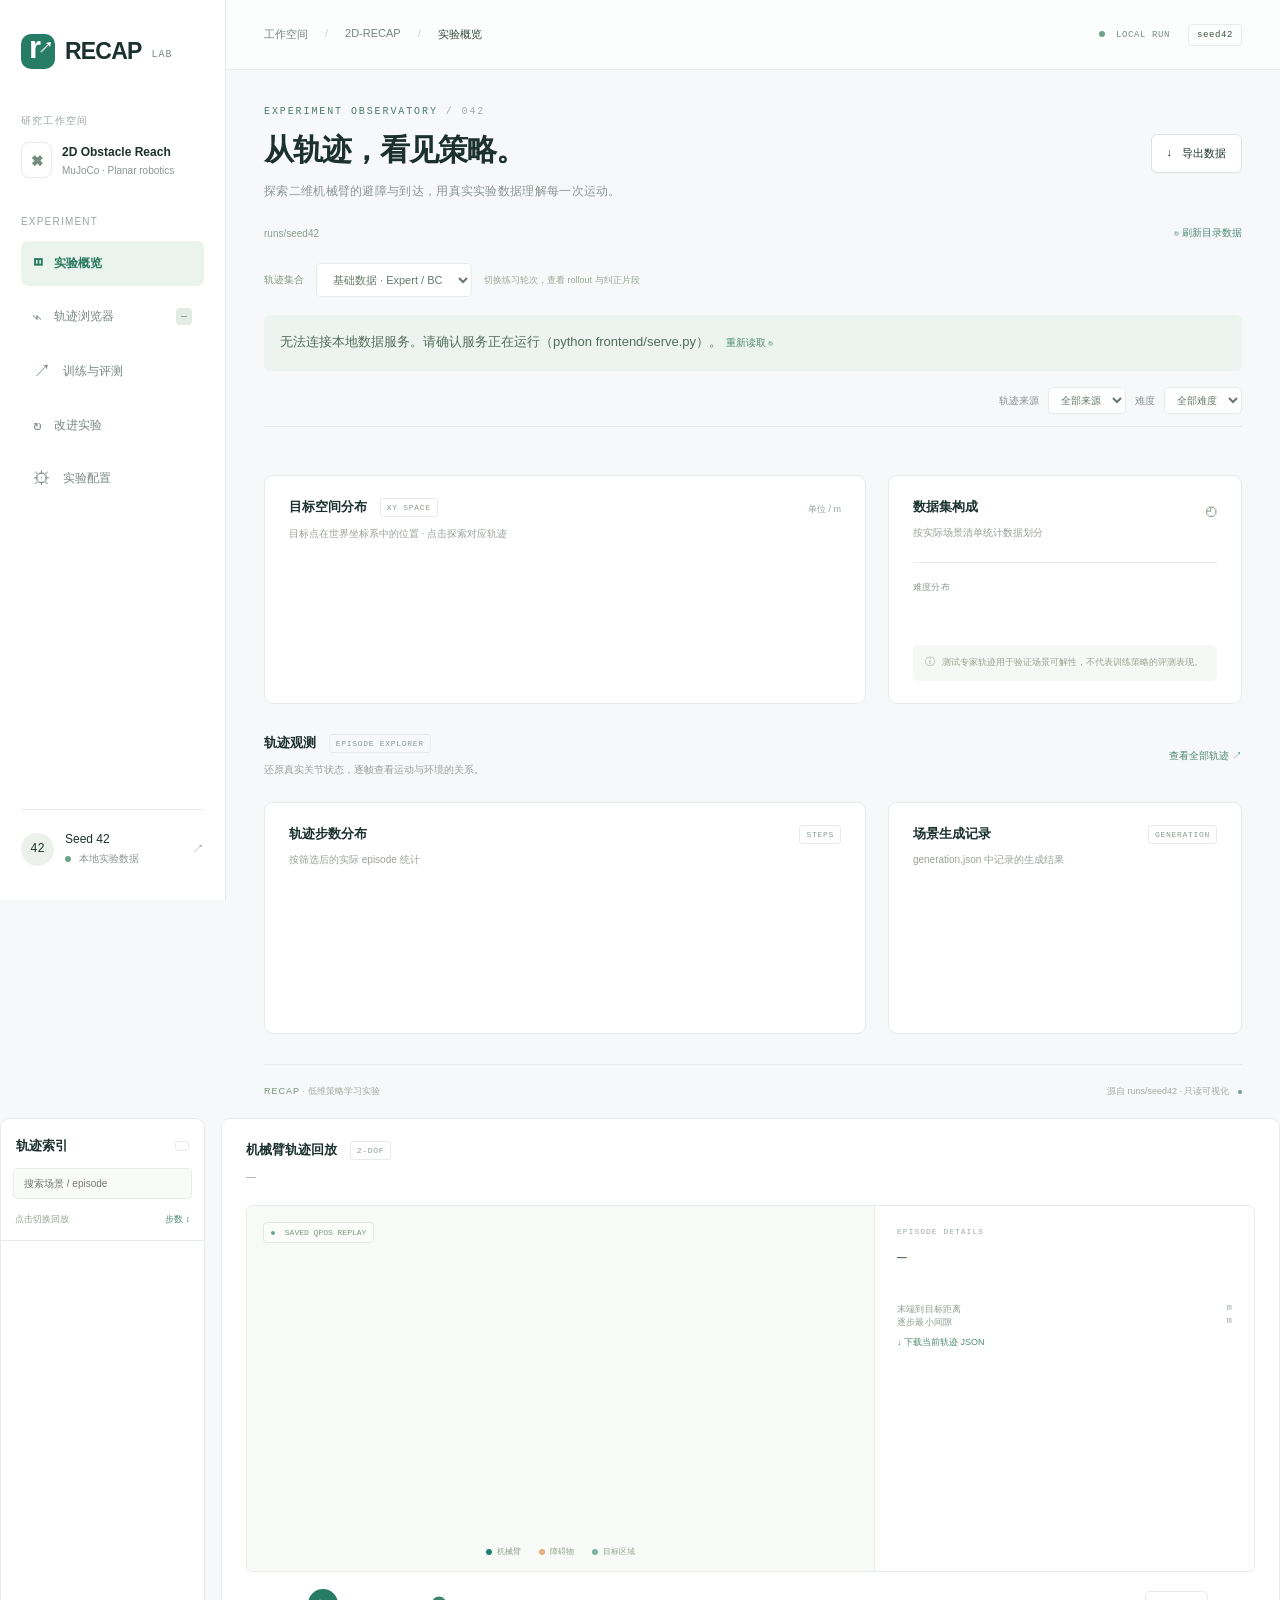
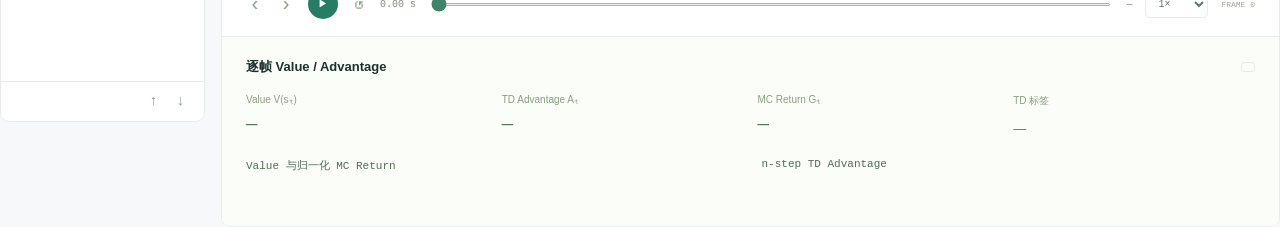
==== commit 4f38481a: "recap" ====
--- a/frontend/index.html
+++ b/frontend/index.html
@@ -6,7 +6,7 @@
   <a class="brand" href="#overview"><span class="brand-icon">r<span>↗</span></span>RECAP<span class="lab">LAB</span></a>
   <div class="workspace-label">研究工作空间</div><div class="workspace"><span class="workspace-icon">⌘</span><div>2D Obstacle Reach<small>MuJoCo · Planar robotics</small></div></div>
   <div class="nav-label">EXPERIMENT</div>
-  <nav><a href="#overview" data-page="overview" class="active"><span>◫</span>实验概览</a><a href="#episodes" data-page="episodes"><span>⌁</span>轨迹浏览器<span class="nav-count" id="nav-count">—</span></a><a href="#training" data-page="training"><span>↗</span>训练与评测</a><a href="#config" data-page="config"><span>⚙</span>实验配置</a></nav>
+  <nav><a href="#overview" data-page="overview" class="active"><span>◫</span>实验概览</a><a href="#episodes" data-page="episodes"><span>⌁</span>轨迹浏览器<span class="nav-count" id="nav-count">—</span></a><a href="#training" data-page="training"><span>↗</span>训练与评测</a><a href="#improvement" data-page="improvement"><span>↻</span>改进实验</a><a href="#config" data-page="config"><span>⚙</span>实验配置</a></nav>
   <div class="sidebar-bottom"><div class="seed-icon">42</div><div>Seed 42<small><i class="dot"></i> 本地实验数据</small></div><span class="arrow">↗</span></div>
 </aside>
 <main>
@@ -14,6 +14,7 @@
   <div class="content">
     <div class="page-heading"><div><div class="eyebrow">EXPERIMENT OBSERVATORY <span> / 042</span></div><h1 id="page-title">从轨迹，看见策略。</h1><p id="page-subtitle">探索二维机械臂的避障与到达，用真实实验数据理解每一次运动。</p></div><button class="button" id="export">↓ <span>导出数据</span></button></div>
     <div class="data-sync"><span id="data-summary">runs/seed42</span><button id="refresh-data" class="text-button">↻ 刷新目录数据</button></div>
+    <div class="collection-picker"><label for="collection">轨迹集合</label><select id="collection" aria-label="轨迹集合"><option value="base">基础数据 · Expert / BC</option></select><span>切换练习轮次，查看 rollout 与纠正片段</span></div>
     <div id="status" role="status">正在读取 runs/seed42…</div>
     <div class="filterbar"><div class="tabs" id="split-tabs"></div><div class="filter-right"><span class="muted">轨迹来源</span><select id="source" aria-label="轨迹来源筛选"><option value="all">全部来源</option></select><span class="muted">难度</span><select id="difficulty" aria-label="难度筛选"><option value="all">全部难度</option><option value="easy">Easy</option><option value="medium">Medium</option><option value="hard">Hard</option></select></div></div>
     <section id="overview" class="page active">
@@ -27,6 +28,7 @@
     </section>
     <section id="episodes" class="page"><div id="browser-player-slot"></div></section>
     <section id="training" class="page"><div id="training-content"></div></section>
+    <section id="improvement" class="page"><div id="improvement-content"></div></section>
     <section id="config" class="page"><div class="notice">配置值来自 config.json；训练参数仅表示实验设定，不表示已完成训练。</div><div id="config-grid"></div></section>
     <footer><span><b>RECAP</b> · 低维策略学习实验</span><span>源自 runs/seed42 · 只读可视化 <i class="dot"></i></span></footer>
   </div>
@@ -40,8 +42,10 @@
   <div class="episode-nav-footer"><span id="episode-position"></span><div><button id="prev-episode" class="icon-button" aria-label="上一条轨迹">↑</button><button id="next-episode" class="icon-button" aria-label="下一条轨迹">↓</button></div></div>
 </aside>
 <div class="replay-area"><div id="replay-empty" class="card empty" hidden>当前筛选暂无轨迹，请调整筛选条件。</div>
-<section id="player" class="card player"><div class="card-head"><div><h2>机械臂轨迹回放 <span class="tag">2-DOF</span></h2><p id="selected-label">—</p></div><div id="policy-switch" class="policy-switch" aria-label="同场景轨迹切换"></div></div><div class="player-grid"><div class="stage-wrap"><svg id="arm-stage" viewBox="0 0 600 450" role="img" aria-label="二维机械臂轨迹"></svg><div class="stage-badge"><i class="dot"></i> SAVED QPOS REPLAY</div><div class="stage-legend"><span><i style="background:#23816b"></i>机械臂</span><span><i style="background:#e9ad82"></i>障碍物</span><span><i style="background:#7cb4a3"></i>目标区域</span></div></div><div class="episode-detail"><div class="detail-heading">EPISODE DETAILS <span id="outcome"></span></div><h3 id="episode-name">—</h3><dl id="episode-metrics"></dl><div class="small-heading">末端到目标距离 <span>m</span></div><div id="distance-chart"></div><div class="small-heading">逐步最小间隙 <span>m</span></div><div id="clearance-chart"></div><button class="text-button" id="download-episode">↓ 下载当前轨迹 JSON</button></div></div><div class="playback"><button id="play" class="play-button" aria-label="播放轨迹">▶</button><button id="restart" class="icon-button" aria-label="重置到初始帧">↺</button><span id="time">0.00 s</span><input id="scrubber" type="range" min="0" max="1" value="0" aria-label="轨迹时间轴"><span id="duration">—</span><select id="speed" aria-label="播放速度"><option value="0.5">0.5×</option><option value="1" selected>1×</option><option value="2">2×</option></select><span class="frame-label" id="frame">FRAME 0</span></div></section>
+<section id="player" class="card player"><div class="card-head"><div><h2>机械臂轨迹回放 <span class="tag">2-DOF</span></h2><p id="selected-label">—</p></div><div id="policy-switch" class="policy-switch" aria-label="同场景轨迹切换"></div></div><div class="player-grid"><div class="stage-wrap"><svg id="arm-stage" viewBox="0 0 600 450" role="img" aria-label="二维机械臂轨迹"></svg><div class="stage-badge"><i class="dot"></i> SAVED QPOS REPLAY</div><div class="stage-legend"><span><i style="background:#23816b"></i>机械臂</span><span><i style="background:#e9ad82"></i>障碍物</span><span><i style="background:#7cb4a3"></i>目标区域</span></div></div><div class="episode-detail"><div class="detail-heading">EPISODE DETAILS <span id="outcome"></span></div><h3 id="episode-name">—</h3><dl id="episode-metrics"></dl><div class="small-heading">末端到目标距离 <span>m</span></div><div id="distance-chart"></div><div class="small-heading">逐步最小间隙 <span>m</span></div><div id="clearance-chart"></div><button class="text-button" id="download-episode">↓ 下载当前轨迹 JSON</button></div></div><div class="playback"><button id="step-back" class="icon-button" aria-label="上一帧">‹</button><button id="step-forward" class="icon-button" aria-label="下一帧">›</button><button id="play" class="play-button" aria-label="播放轨迹">▶</button><button id="restart" class="icon-button" aria-label="重置到初始帧">↺</button><span id="time">0.00 s</span><input id="scrubber" type="range" min="0" max="1" value="0" aria-label="轨迹时间轴"><span id="duration">—</span><select id="speed" aria-label="播放速度"><option value="0.5">0.5×</option><option value="1" selected>1×</option><option value="2">2×</option></select><span class="frame-label" id="frame">FRAME 0</span></div><section class="learning-panel" aria-label="逐帧 Value 与 Advantage"><div class="learning-heading"><h2>逐帧 Value / Advantage</h2><span id="learning-index" class="tag"></span></div><p id="learning-source"></p><div class="learning-numbers"><div>Value V(sₜ)<strong id="value-current">—</strong></div><div>TD Advantage Aₜ<strong id="advantage-current">—</strong></div><div>MC Return Gₜ<strong id="return-current">—</strong></div><div>TD 标签<strong id="advantage-label">—</strong></div></div><div class="learning-charts"><div><h3>Value 与归一化 MC Return</h3><div id="value-chart"></div></div><div><h3>n-step TD Advantage</h3><div id="advantage-chart"></div></div></div><p id="learning-alignment"></p></section></section>
 </div></div>
+<script src="improvement.js"></script>
 <script src="research.js"></script>
+<script src="learning.js"></script>
 <script src="app.js"></script>
 </body></html>
--- a/frontend/style.css
+++ b/frontend/style.css
@@ -36,3 +36,12 @@
 .policy-switch{display:flex;gap:4px;flex-wrap:wrap}.policy-switch button{border:1px solid var(--line);border-radius:4px;background:#fff;padding:6px 9px;font-size:9px;color:#879781}.policy-switch button.active{color:#267c64;border-color:#bcd6c6;background:#edf5ee}.training-record,.evaluation-card{margin-bottom:22px}.training-summary{display:grid;grid-template-columns:repeat(4,1fr);gap:15px;margin:24px}.training-summary>span{font-size:10px;color:#8e9d86}.training-summary strong{display:block;font:22px var(--mono);color:#4d795b;margin-top:9px}.research-charts{display:grid;grid-template-columns:1fr 1fr;gap:22px;padding:0 24px 24px}.research-charts>div{min-width:0}.research-charts h3{font-size:11px;margin:0 0 14px}.research-charts svg{width:100%;display:block}.research-charts .legend{justify-content:center;font-size:9px;gap:12px}.evaluation-scroll{overflow:auto;margin-top:20px}.evaluation-table{width:100%;border-collapse:collapse;white-space:nowrap;font-size:11px;text-align:left}.evaluation-table th{background:#f7faf5;color:#8b9c83;font-size:10px;font-weight:400;padding:13px 18px}.evaluation-table td{padding:15px 18px;border-bottom:1px solid var(--line);color:#72856a;font-family:var(--mono)}.evaluation-table td strong{color:#307a57;font-weight:500}.research-note{font-size:10px;color:#94a28c;padding:0 20px;margin:16px 0}.filter-right{flex-wrap:wrap}
 @media(max-width:1100px){.research-charts{grid-template-columns:1fr}.training-summary{grid-template-columns:repeat(2,1fr)}}
 @media(max-width:650px){.training-summary{margin:20px 17px;gap:18px}.training-summary strong{font-size:19px}.research-charts{padding:0 16px 20px;gap:25px}.filter-right{justify-content:flex-end}.evaluation-card .card-head{flex-wrap:wrap}.research-note{font-size:9px}}
+
+.collection-picker{display:flex;align-items:center;gap:12px;margin-bottom:18px;font-size:10px;color:#8a9c81}.collection-picker select{max-width:100%;font-size:11px;padding:9px 12px}.collection-picker>span{font-size:9px;color:#9aa88f}.improvement-title{margin:4px 0 18px}.improvement-grid{display:grid;grid-template-columns:1fr 1fr;gap:22px;margin:20px 0 30px}.improvement-arm{min-width:0}.improvement-plot{padding:20px 20px 5px}.improvement-plot svg{width:100%;display:block}.improvement-plot .legend{justify-content:center}.round-details{padding:16px 20px}.round-details details{border-top:1px solid var(--line);padding:14px 0}.round-details summary{cursor:pointer;font-size:11px;color:#6e8c6c}.round-details p{font-size:10px;color:#95a18c;line-height:1.8}.round-details h3{font-size:11px;margin:18px 0 0}
+@media(max-width:1250px){.improvement-grid{grid-template-columns:1fr}}
+@media(max-width:650px){.collection-picker{flex-wrap:wrap;gap:8px}.collection-picker select{width:100%}.collection-picker>span{font-size:9px}.improvement-plot{padding:18px 12px 5px}}
+
+.learning-panel{border-top:1px solid var(--line);padding:21px 24px 23px;background:#fbfdf9}.learning-heading{display:flex;justify-content:space-between;align-items:center;gap:12px}.learning-panel p{font-size:10px;color:#8a9b82;line-height:1.8;overflow-wrap:anywhere}.learning-numbers{display:grid;grid-template-columns:repeat(4,1fr);gap:14px;margin:18px 0 22px}.learning-numbers>div{font-size:10px;color:#8c9d84}.learning-numbers strong{display:block;font:19px var(--mono);color:#57765d;margin-top:8px}.learning-numbers strong.positive{color:#2c8861}.learning-numbers strong.nonpositive{color:#ad886c}.learning-numbers>div:last-child strong{font-family:inherit;font-size:13px;padding-top:5px}.learning-charts{display:grid;grid-template-columns:1fr 1fr;gap:22px}.learning-charts>div{min-width:0}.learning-charts h3{font-size:11px;margin:0 0 13px}.learning-charts svg{display:block;width:100%}.learning-charts .legend{justify-content:center;font-size:8px;gap:10px}#learning-alignment{margin:17px 0 0;font-size:9px}.playback>.icon-button{padding:0 3px}
+@container(max-width:700px){.learning-panel{padding:18px 16px}.learning-charts{grid-template-columns:1fr;gap:23px}.learning-numbers{grid-template-columns:1fr 1fr}.learning-numbers strong{font-size:18px}}
+
+@container(max-width:480px){.playback{flex-wrap:wrap}.playback input[type=range]{order:2;flex-basis:100%;margin-top:8px}}
